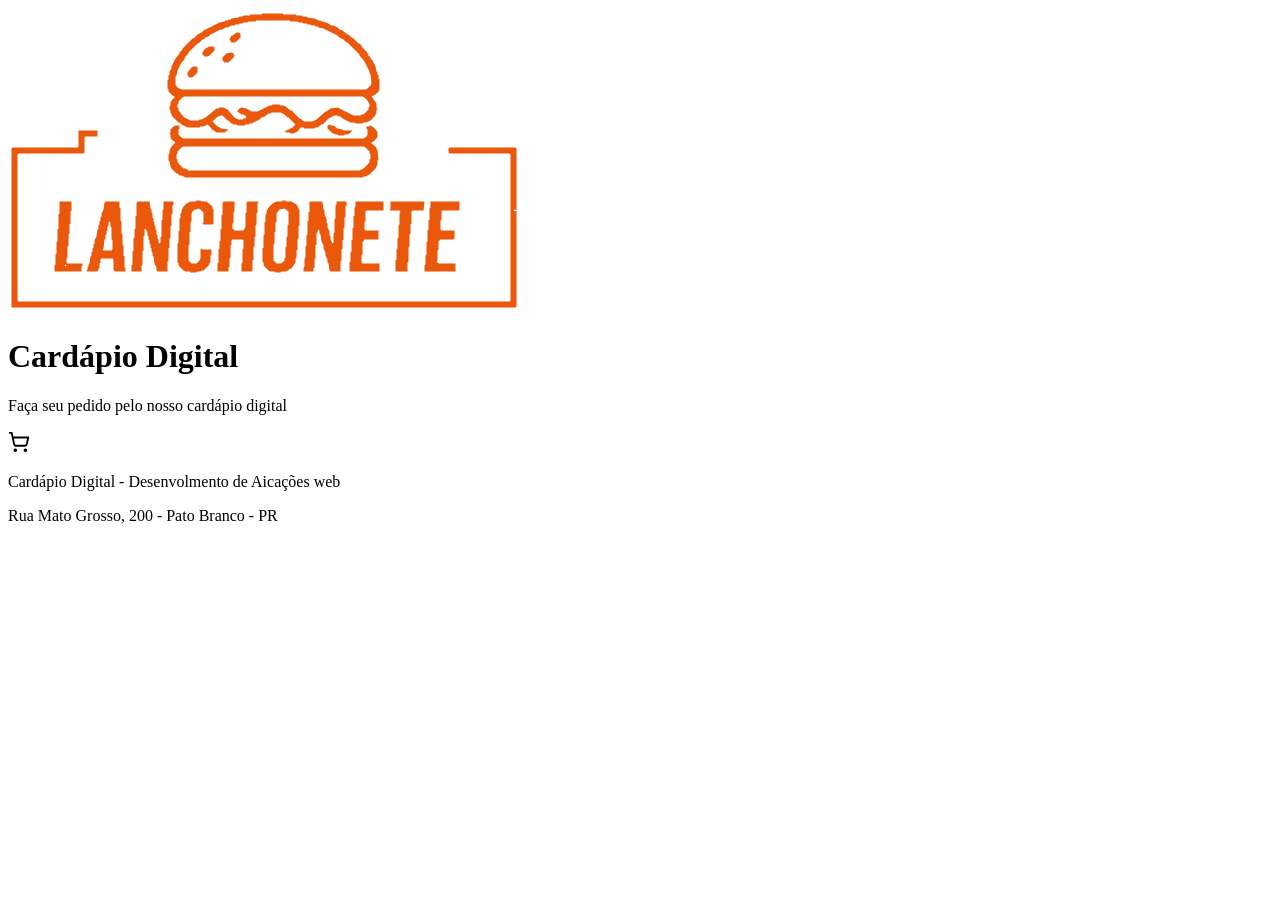
==== cardapio-html/index.html @ 12022933 "Foi criado a estrutura do nosso projeto" ====
<!DOCTYPE html>
<html lang="pt-BR">
<head>
    <meta charset="UTF-8">
    <meta name="viewport" content="width=device-width, initial-scale=1.0">
    <title>Cardápio Digital</title>
</head>
<body>
    <header> 
        <div>
            <img src="assets/img/logo_lanchonete.svg" alt="Logo">
            <div>
                <h1>Cardápio Digital</h1>
                <p>Faça seu pedido pelo nosso cardápio digital</p>
            </div>
        </div>
        <div>
            <img src="assets/img/cart.svg" alt="Carrinho de compras">
        </div>
    </header>
    <nav>
        <!--Colocar as opções de navegação aqui-->
    </nav>
    <main>
        <!--Colocar o conteido principal aqui (cards de produtos)-->
    </main>

    <footer>
        <p>Cardápio Digital - Desenvolmento de Aicações web</p>
        <p>Rua Mato Grosso, 200 - Pato Branco - PR</p>
    </footer>
</body>
</html>
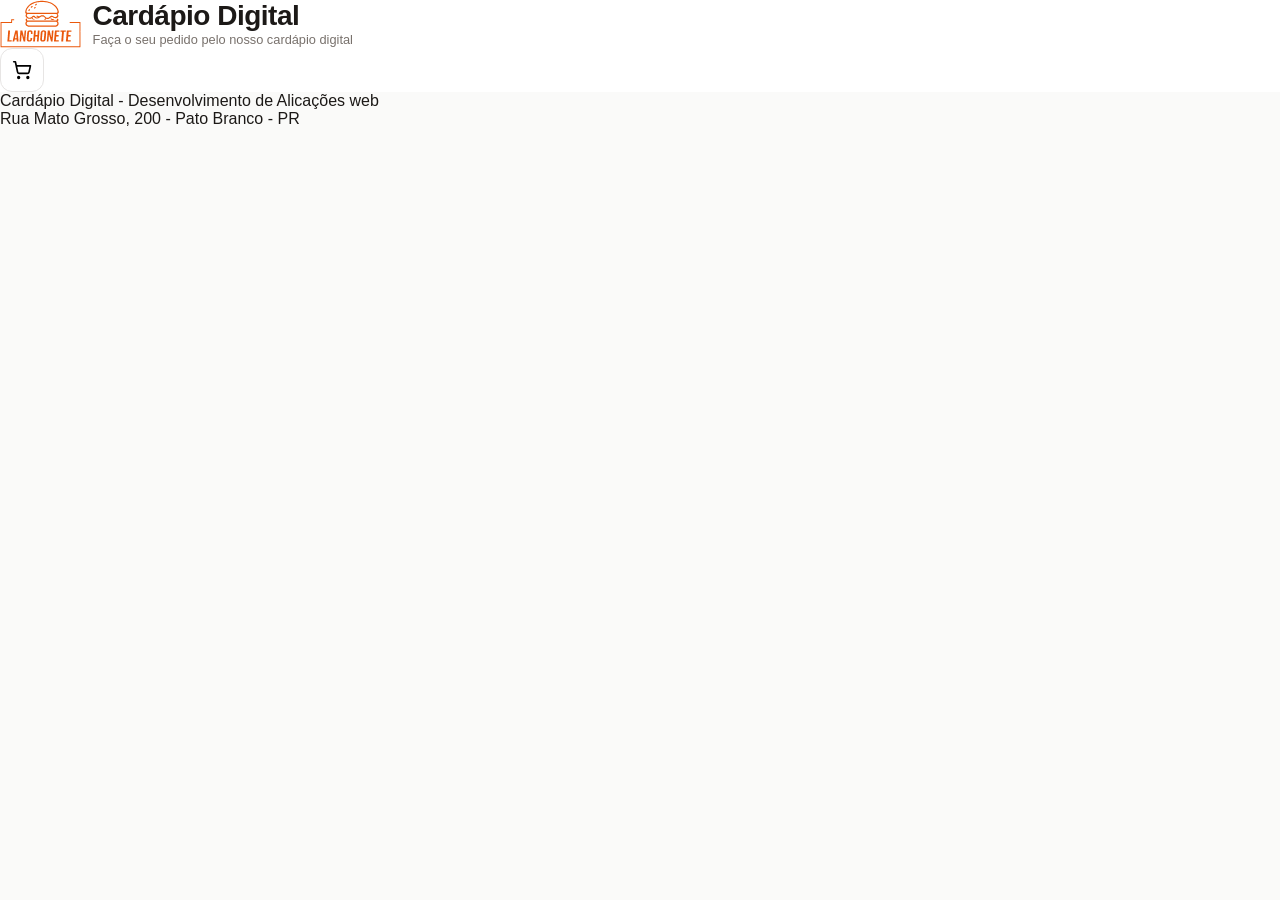
==== commit ba7ed457: "começando o css do projeto" ====
--- a/cardapio-html/index.html
+++ b/cardapio-html/index.html
@@ -4,30 +4,36 @@
     <meta charset="UTF-8">
     <meta name="viewport" content="width=device-width, initial-scale=1.0">
     <title>Cardápio Digital</title>
+    
+    <link rel="stylesheet" href="assets/css/estilo.css">
 </head>
 <body>
-    <header> 
-        <div>
-            <img src="assets/img/logo_lanchonete.svg" alt="Logo">
-            <div>
-                <h1>Cardápio Digital</h1>
-                <p>Faça seu pedido pelo nosso cardápio digital</p>
-            </div>
-        </div>
-        <div>
-            <img src="assets/img/cart.svg" alt="Carrinho de compras">
-        </div>
-    </header>
-    <nav>
-        <!--Colocar as opções de navegação aqui-->
-    </nav>
-    <main>
-        <!--Colocar o conteido principal aqui (cards de produtos)-->
-    </main>
+  <header>
+    <div class="brand">
+      <img src="./assets/img/logo_lanchonete.svg" alt="Logo">
+      <div>
+        <h1>Cardápio Digital</h1>
+        <p>Faça o seu pedido pelo nosso cardápio digital</p>
+      </div>
+    </div>
+    <div class="cart-button">
+      <img src="./assets/img/cart.svg" alt="Carrinho">
+    </div>
+  </header>
 
-    <footer>
-        <p>Cardápio Digital - Desenvolmento de Aicações web</p>
-        <p>Rua Mato Grosso, 200 - Pato Branco - PR</p>
-    </footer>
+  <nav>
+    <!-- Colocar as opções de navegação aqui -->
+  </nav>
+
+  <main>
+    <!-- Colocar o conteúdo principal aqui (cards de produtos) -->
+  </main>
+
+  <footer>
+    <p>Cardápio Digital - Desenvolvimento de Alicações web</p>
+    <p>Rua Mato Grosso, 200 - Pato Branco - PR</p>
+  </footer>
+
 </body>
+
 </html>
--- a/cardapio-html/assets/css/estilo.css
+++ b/cardapio-html/assets/css/estilo.css
@@ -0,0 +1,61 @@
+:root {
+    --text: #1c1917;
+}
+
+/*GENERICS*/
+* {
+    margin: 0;
+    padding: 0;
+    box-sizing: border-box;
+}
+
+body {
+    font-family: "Inter", sans-serif;
+    min-height: 100vh;
+    color: var(--text);
+    background-color: #FAFAF9;
+}
+
+
+/* CABECHALHO*/
+header {
+    background-color: #ffffff;
+}
+
+header .brand {
+    display: flex;
+    align-items: center;
+    gap: 0.75rem;
+}
+
+header .brand img {
+    height: 3rem;
+}
+
+header .brand h1 {
+    font-size: 1.75rem;
+    font-weight: 700;
+    line-height: 1.05;
+    letter-spacing: -0.5px;
+}
+
+header .brand p {
+    margin-top: 2px;
+    font-size: 0.8rem;
+    color: #78716c;
+}
+
+header .cart-button {
+    display: flex;    
+    border: 1px solid #E7E5E4;
+    width: 2.75rem;
+    height: 2.75rem;
+    align-items: center;
+    justify-content: center;
+    border-radius: 0.75rem;
+}
+
+header .cart-button img {
+    width: 1.25rem;
+    height: 1.25rem;
+}
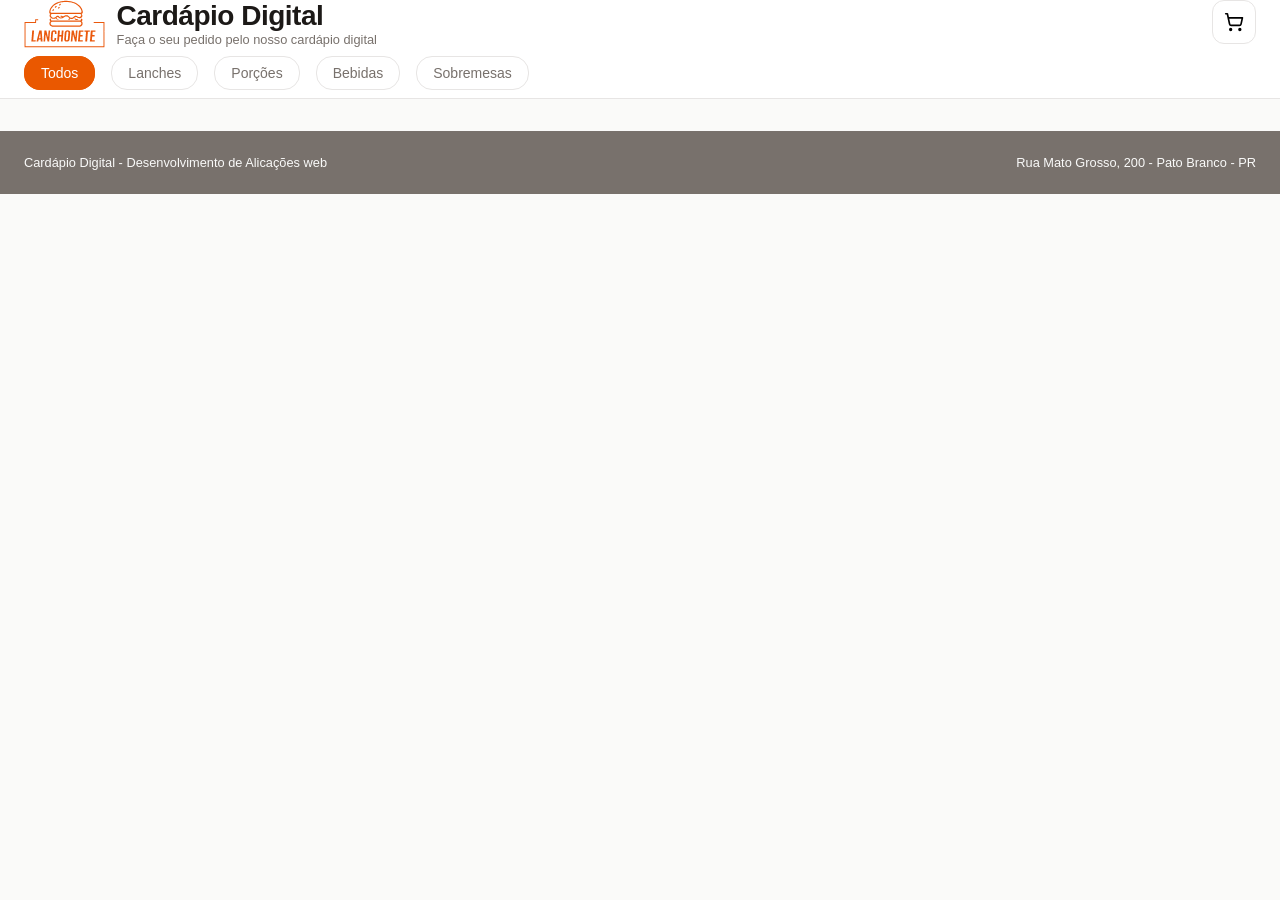
==== commit 3c90db12: "Criando a paginaçao da tela" ====
--- a/cardapio-html/index.html
+++ b/cardapio-html/index.html
@@ -9,20 +9,30 @@
 </head>
 <body>
   <header>
-    <div class="brand">
-      <img src="./assets/img/logo_lanchonete.svg" alt="Logo">
-      <div>
-        <h1>Cardápio Digital</h1>
-        <p>Faça o seu pedido pelo nosso cardápio digital</p>
+    <div class="container">
+      <div class="brand">
+        <img src="./assets/img/logo_lanchonete.svg" alt="Logo">
+        <div>
+          <h1>Cardápio Digital</h1>
+          <p>Faça o seu pedido pelo nosso cardápio digital</p>
+        </div>
       </div>
-    </div>
-    <div class="cart-button">
-      <img src="./assets/img/cart.svg" alt="Carrinho">
+      <div class="cart-button">
+        <img src="./assets/img/cart.svg" alt="Carrinho">
+      </div>
     </div>
   </header>
 
   <nav>
-    <!-- Colocar as opções de navegação aqui -->
+    <div class="container">
+      <ul>
+        <li><a href="#" class="active">Todos</a></li>
+        <li><a href="#">Lanches</a></li>
+        <li><a href="#">Porções</a></li>
+        <li><a href="#">Bebidas</a></li>
+        <li><a href="#">Sobremesas</a></li>
+      </ul>
+    </div>
   </nav>
 
   <main>
@@ -30,8 +40,10 @@
   </main>
 
   <footer>
-    <p>Cardápio Digital - Desenvolvimento de Alicações web</p>
-    <p>Rua Mato Grosso, 200 - Pato Branco - PR</p>
+    <div class="container">
+      <p>Cardápio Digital - Desenvolvimento de Alicações web</p>
+      <p>Rua Mato Grosso, 200 - Pato Branco - PR</p>
+    </div>
   </footer>
 
 </body>
--- a/cardapio-html/assets/css/estilo.css
+++ b/cardapio-html/assets/css/estilo.css
@@ -1,5 +1,9 @@
 :root {
     --text: #1c1917;
+    --text-muted: #78716c;
+
+    --bg: #FAFAF9;
+    --primary: #ea5800;
 }
 
 /*GENERICS*/
@@ -13,13 +17,24 @@
     font-family: "Inter", sans-serif;
     min-height: 100vh;
     color: var(--text);
-    background-color: #FAFAF9;
+    background-color: var(--bg);
 }
 
+.container {
+    width: auto;
+    margin-inline: auto;
+    padding-inline: 1.5rem;
+}
 
 /* CABECHALHO*/
 header {
     background-color: #ffffff;
+}
+
+header .container,
+footer .container {
+    display: flex;
+    justify-content: space-between;
 }
 
 header .brand {
@@ -42,7 +57,7 @@
 header .brand p {
     margin-top: 2px;
     font-size: 0.8rem;
-    color: #78716c;
+    color: var(--text-muted);
 }
 
 header .cart-button {
@@ -58,4 +73,49 @@
 header .cart-button img {
     width: 1.25rem;
     height: 1.25rem;
+}
+
+/*FOOTER*/
+
+footer{
+    background-color: var(--text-muted);
+    color: var(--bg);
+    font-size: 0.8rem;
+    font-weight: 300;
+    margin-top: 2rem;
+    padding-block: 1.5rem;
+}
+
+/*NAVEGAÇÃO*/
+nav {
+    background-color: #ffffff;
+    border-bottom: 1px solid #E7E5E4;
+}
+
+ul {
+    display: flex;
+    gap: 1rem;
+    list-style: none;
+    padding-block: 1rem;
+}
+
+nav ul a {
+    border: 1px solid #E7E5E4;
+    border-radius: 1rem;
+    padding: 0.5rem 1rem;   
+    text-decoration: none;
+    color: var(--text-muted);
+    font-weight: 500;
+    font-size: 0.875rem;
+}
+
+nav ul a.active{
+    border-color: var(--primary);
+    background-color: var(--primary);
+    color: #fff;
+}
+
+nav ul a:not(.active):hover {
+    border-color: var(--primary);
+    color: var(--primary);
 }
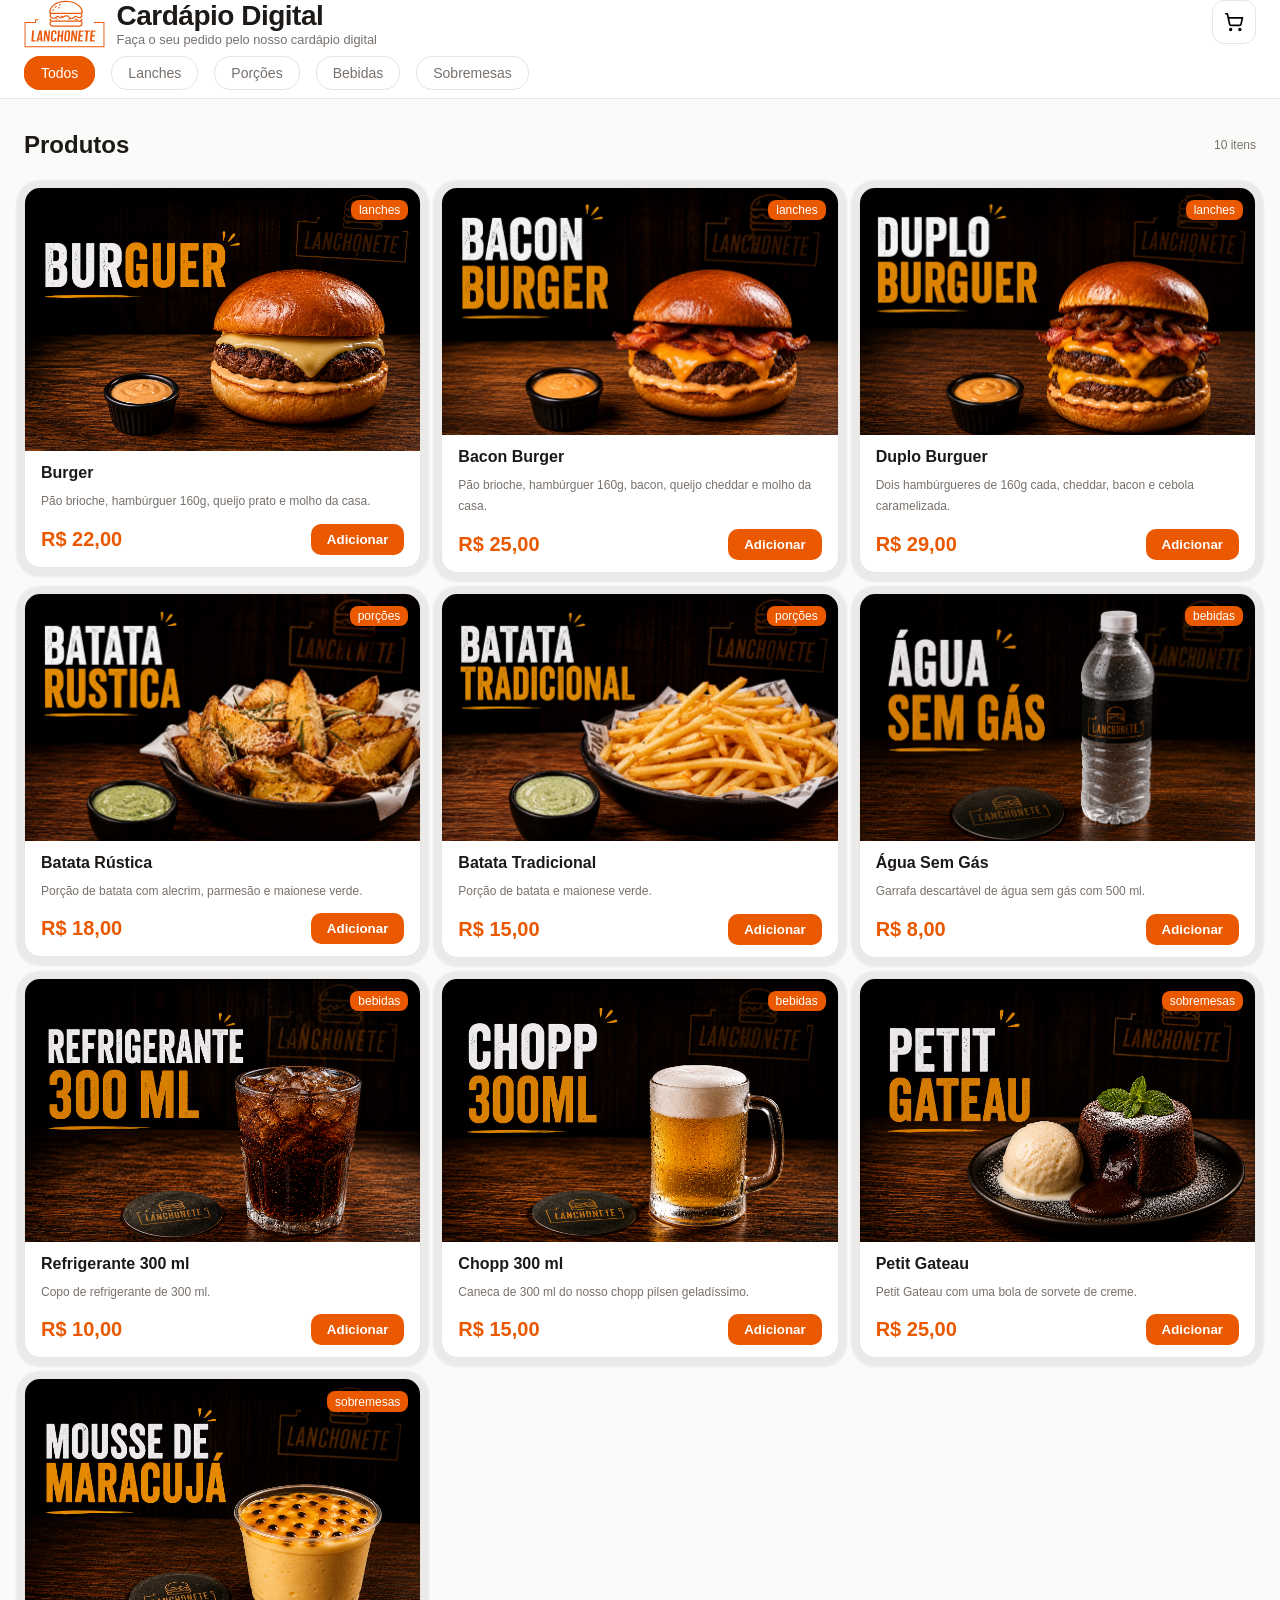
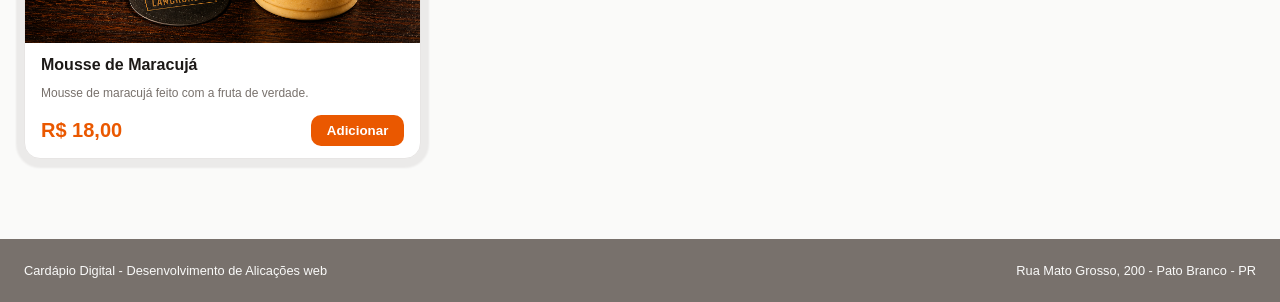
==== commit c09ee968: "Ajustado os cards dos produtos" ====
--- a/cardapio-html/index.html
+++ b/cardapio-html/index.html
@@ -36,7 +36,123 @@
   </nav>
 
   <main>
-    <!-- Colocar o conteúdo principal aqui (cards de produtos) -->
+    <section>
+      <header>
+        <h2>Produtos</h2>
+        <p>10 itens</p>
+      </header>
+
+      <article>
+        <figure>
+        <img src="./assets/img/burger.png" alt="Burger">
+        <figcaption>Lanches</figcaption>
+        </figure>
+        <h3>Burger</h3>
+        <p>Pão brioche, hambúrguer 160g, queijo prato e molho da casa.</p>
+        <p>R$ 22,00</p>
+        <button type="button">Adicionar</button>
+      </article>
+
+      <article>
+        <figure>
+        <img src="./assets/img/burger-bacon.png" alt="Bacon Burger">
+        <figcaption>Lanches</figcaption>
+        </figure>
+        <h3>Bacon Burger</h3>
+        <p>Pão brioche, hambúrguer 160g, bacon, queijo cheddar e molho da casa.</p>
+        <p>R$ 25,00</p>
+        <button type="button">Adicionar</button>
+      </article>
+
+      <article>
+        <figure>
+        <img src="./assets/img/burger-double.png" alt="Duplo Burguer">
+        <figcaption>Lanches</figcaption>
+        </figure>
+        <h3>Duplo Burguer</h3>
+        <p>Dois hambúrgueres de 160g cada, cheddar, bacon e cebola caramelizada.</p>
+        <p>R$ 29,00</p>
+        <button type="button">Adicionar</button>
+      </article>
+
+      <article>
+        <figure>
+        <img src="./assets/img/batata-rustica.png" alt="Batata Rústica">
+        <figcaption>Porções</figcaption>
+        </figure>
+        <h3>Batata Rústica</h3>
+        <p>Porção de batata com alecrim, parmesão e maionese verde.</p>
+        <p>R$ 18,00</p>
+        <button type="button">Adicionar</button>
+      </article>
+
+      <article>
+        <figure>
+        <img src="./assets/img/batata-tradicional.png" alt="Batata Tradicional">
+        <figcaption>Porções</figcaption>
+        </figure>
+        <h3>Batata Tradicional</h3>
+        <p>Porção de batata e maionese verde.</p>
+        <p>R$ 15,00</p>
+        <button type="button">Adicionar</button>
+      </article>
+
+      <article>
+        <figure>
+        <img src="./assets/img/agua.png" alt="Água Sem Gás">
+        <figcaption>Bebidas</figcaption>
+        </figure>
+        <h3>Água Sem Gás</h3>
+        <p>Garrafa descartável de água sem gás com 500 ml.</p>
+        <p>R$ 8,00</p>
+        <button type="button">Adicionar</button>
+      </article>
+
+      <article>
+        <figure>
+        <img src="./assets/img/refri.png" alt="Refrigerante 300 ml">
+        <figcaption>Bebidas</figcaption>
+        </figure>
+        <h3>Refrigerante 300 ml</h3>
+        <p>Copo de refrigerante de 300 ml.</p>
+        <p>R$ 10,00</p>
+        <button type="button">Adicionar</button>
+      </article>
+
+      <article>
+        <figure>
+        <img src="./assets/img/chopp.png" alt="Chopp 300 ml">
+        <figcaption>Bebidas</figcaption>
+        </figure>
+        <h3>Chopp 300 ml</h3>
+        <p>Caneca de 300 ml do nosso chopp pilsen geladíssimo.</p>
+        <p>R$ 15,00</p>
+        <button type="button">Adicionar</button>
+      </article>
+
+      <article>
+        <figure>
+        <img src="./assets/img/petit-gateau.png" alt="Petit Gateau">
+        <figcaption>Sobremesas</figcaption>
+        </figure>
+        <h3>Petit Gateau</h3>
+        <p>Petit Gateau com uma bola de sorvete de creme.</p>
+        <p>R$ 25,00</p>
+        <button type="button">Adicionar</button>
+      </article>
+
+      <article>
+        <figure>
+        <img src="./assets/img/mousse-maracuja.png" alt="Mousse de Maracujá">
+        <figcaption>Sobremesas</figcaption>
+        </figure>
+        <h3>Mousse de Maracujá</h3>
+        <p>Mousse de maracujá feito com a fruta de verdade.</p>
+        <p>R$ 18,00</p>
+        <button type="button">Adicionar</button>
+      </article>
+    </section>
+    <aside></aside>
   </main>
 
   <footer>
--- a/cardapio-html/assets/css/estilo.css
+++ b/cardapio-html/assets/css/estilo.css
@@ -4,6 +4,8 @@
 
     --bg: #FAFAF9;
     --primary: #ea5800;
+
+    --border: #E7E5E4;
 }
 
 /*GENERICS*/
@@ -20,14 +22,14 @@
     background-color: var(--bg);
 }
 
-.container {
+.container,main{
     width: auto;
     margin-inline: auto;
     padding-inline: 1.5rem;
 }
 
 /* CABECHALHO*/
-header {
+body > header {
     background-color: #ffffff;
 }
 
@@ -62,7 +64,7 @@
 
 header .cart-button {
     display: flex;    
-    border: 1px solid #E7E5E4;
+    border: 1px solid var(--border);
     width: 2.75rem;
     height: 2.75rem;
     align-items: center;
@@ -73,6 +75,110 @@
 header .cart-button img {
     width: 1.25rem;
     height: 1.25rem;
+}
+
+/*MAIN*/
+main {
+    display: grid;
+    gap: 1.5rem;
+    padding-block: 1.5rem;
+}
+
+main > section{
+    display: grid;
+    gap: 1.25rem;
+    grid-template-columns: repeat(3, minmax(0, 1fr));
+    align-items: start;
+}
+
+main > section > header {
+    display: flex;
+    grid-column: 1 / -1;
+    justify-content: space-between;
+    align-items: center;
+    padding-block: 0.5rem;
+}
+
+main > section header p {
+    color: var(--text-muted);
+    font-size: 0.75rem;
+}
+
+main > section article {
+    display: grid;
+    grid-template-columns: 1fr auto;
+    overflow: hidden;
+    border: 1px solid var(--border);
+    border-radius: 1rem;
+    background-color: #fff;
+    box-shadow: 0 1px 2px 8px rgba(36, 33, 31, 7%);
+}
+
+section article figure {
+    grid-column: 1 / -1;
+    position: relative;
+}
+
+section article figure img {
+    object-fit: cover;
+    width: 100%;
+    height: 100%;
+    display: block;
+}
+
+section article figure figcaption {
+    position: absolute;
+    top: 0.75rem;
+    right: 0.75rem;
+    background-color: var(--primary);
+    color: #fff;
+    font-size: 0.75rem;
+    text-transform: lowercase;
+    padding-block: 0.2rem;
+    padding-inline: 0.5rem;
+    border-radius: 0.5rem;
+}
+
+section article h3, section article p:first-of-type {
+    grid-column: 1 / -1;
+    padding-inline: 1rem;
+}
+
+section article h3 {
+    padding-top: 0.75rem;
+    font-size: 1rem;
+    font-weight: 600;
+    line-height: 1.25rem;
+}
+
+section article p:first-of-type {
+    color: var(--text-muted);
+    padding-top: 0.5rem;
+    font-size: 0.75rem;
+    line-height: 1.3rem;
+}
+
+section article p:last-of-type {
+    grid-column: 1;
+    align-self: center;
+    padding-inline: 1rem;
+    color:var(--primary);
+    padding-block: 1rem;
+    font-size: 1.25rem;
+    font-weight: 800;
+}
+
+section article button {
+    background-color: var(--primary);
+    color: #fff;
+    border: 0;
+    padding: 0.5rem 1rem;
+    border-radius: 10px;
+    font-weight: 700;
+    cursor: pointer;
+    grid-column: 2;
+    align-self: center;
+    margin-right: 1rem;
 }
 
 /*FOOTER*/
@@ -89,7 +195,7 @@
 /*NAVEGAÇÃO*/
 nav {
     background-color: #ffffff;
-    border-bottom: 1px solid #E7E5E4;
+    border-bottom: 1px solid var(--border);
 }
 
 ul {
@@ -100,7 +206,7 @@
 }
 
 nav ul a {
-    border: 1px solid #E7E5E4;
+    border: 1px solid var(--border);
     border-radius: 1rem;
     padding: 0.5rem 1rem;   
     text-decoration: none;
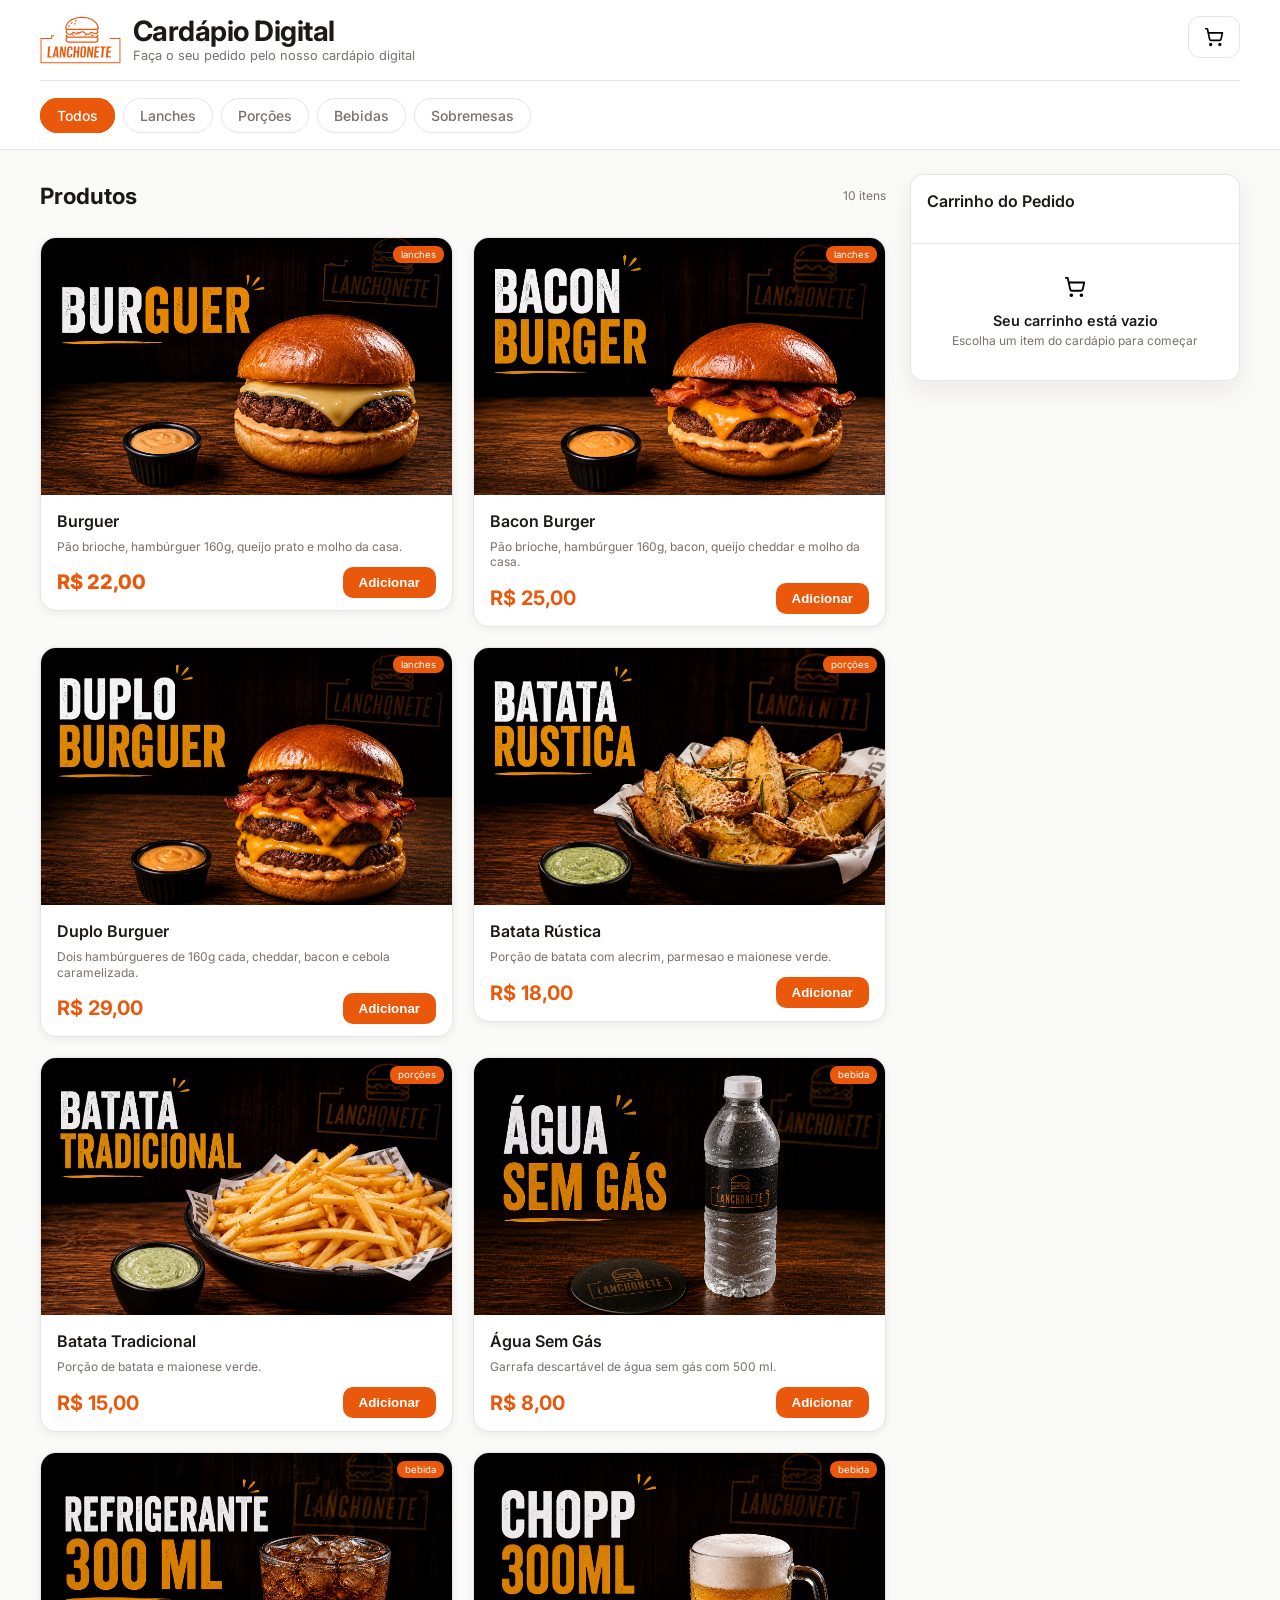
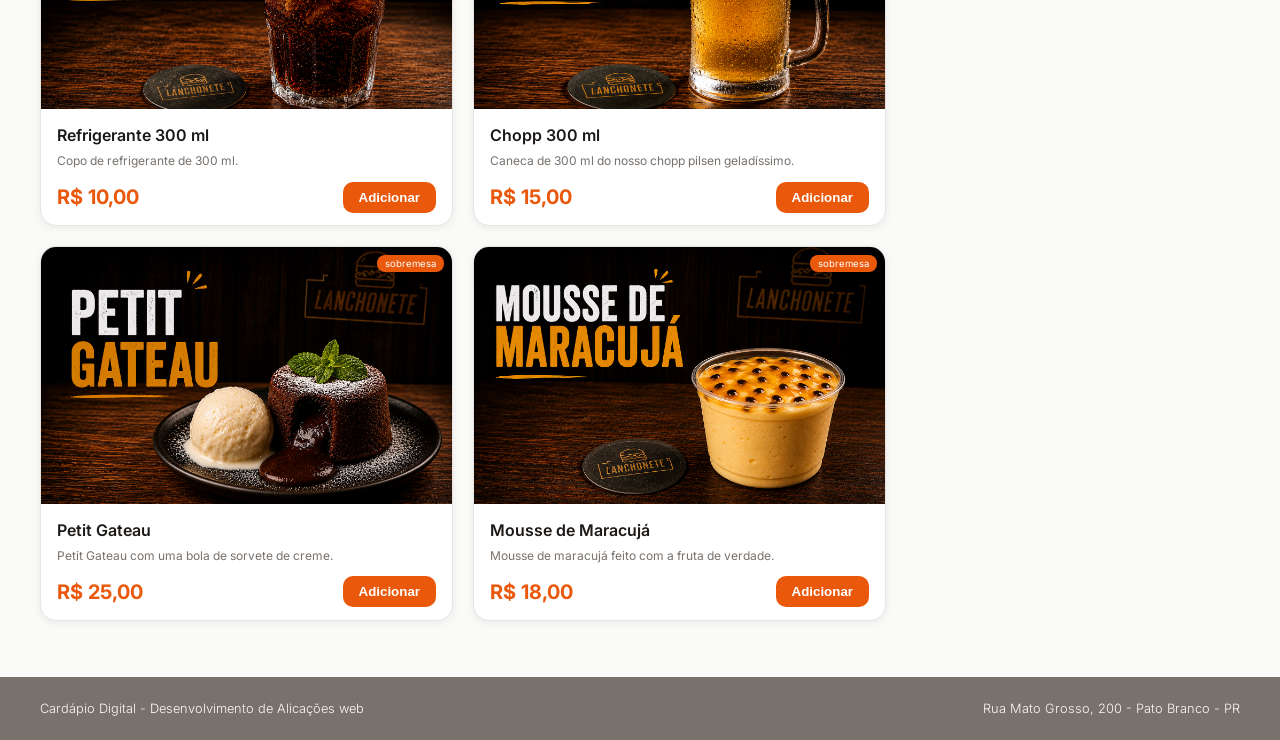
==== commit 70b9eae4: "fechamento do css" ====
--- a/cardapio-html/index.html
+++ b/cardapio-html/index.html
@@ -1,12 +1,20 @@
 <!DOCTYPE html>
 <html lang="pt-BR">
+
 <head>
-    <meta charset="UTF-8">
-    <meta name="viewport" content="width=device-width, initial-scale=1.0">
-    <title>Cardápio Digital</title>
-    
-    <link rel="stylesheet" href="assets/css/estilo.css">
+  <meta charset="UTF-8">
+  <meta name="viewport" content="width=device-width, initial-scale=1.0">
+  <title>Cardápio Digital</title>
+
+  <link rel="preconnect" href="https://fonts.googleapis.com">
+  <link rel="preconnect" href="https://fonts.gstatic.com" crossorigin>
+  <link
+    href="https://fonts.googleapis.com/css2?family=Inter:ital,opsz,wght@0,14..32,100..900;1,14..32,100..900&display=swap"
+    rel="stylesheet">
+
+  <link rel="stylesheet" href="./assets/css/estilo.css">
 </head>
+
 <body>
   <header>
     <div class="container">
@@ -24,15 +32,13 @@
   </header>
 
   <nav>
-    <div class="container">
-      <ul>
-        <li><a href="#" class="active">Todos</a></li>
-        <li><a href="#">Lanches</a></li>
-        <li><a href="#">Porções</a></li>
-        <li><a href="#">Bebidas</a></li>
-        <li><a href="#">Sobremesas</a></li>
-      </ul>
-    </div>
+    <ul class="container">
+      <li><a href="#" class="active">Todos</a></li>
+      <li><a href="#">Lanches</a></li>
+      <li><a href="#">Porções</a></li>
+      <li><a href="#">Bebidas</a></li>
+      <li><a href="#">Sobremesas</a></li>
+    </ul>
   </nav>
 
   <main>
@@ -44,10 +50,10 @@
 
       <article>
         <figure>
-        <img src="./assets/img/burger.png" alt="Burger">
-        <figcaption>Lanches</figcaption>
+          <img src="./assets/img/burguer.png" alt="Burguer">
+          <figcaption>Lanches</figcaption>
         </figure>
-        <h3>Burger</h3>
+        <h3>Burguer</h3>
         <p>Pão brioche, hambúrguer 160g, queijo prato e molho da casa.</p>
         <p>R$ 22,00</p>
         <button type="button">Adicionar</button>
@@ -55,104 +61,114 @@
 
       <article>
         <figure>
-        <img src="./assets/img/burger-bacon.png" alt="Bacon Burger">
-        <figcaption>Lanches</figcaption>
+          <img src="./assets/img/burguer-bacon.png">
+          <figcaption>Lanches</figcaption>
         </figure>
         <h3>Bacon Burger</h3>
         <p>Pão brioche, hambúrguer 160g, bacon, queijo cheddar e molho da casa.</p>
-        <p>R$ 25,00</p>
+        <p><strong>R$ 25,00</strong></p>
         <button type="button">Adicionar</button>
       </article>
 
       <article>
         <figure>
-        <img src="./assets/img/burger-double.png" alt="Duplo Burguer">
-        <figcaption>Lanches</figcaption>
+          <img src="./assets/img/burguer-double.png">
+          <figcaption>Lanches</figcaption>
         </figure>
         <h3>Duplo Burguer</h3>
         <p>Dois hambúrgueres de 160g cada, cheddar, bacon e cebola caramelizada.</p>
-        <p>R$ 29,00</p>
+        <p><strong>R$ 29,00</strong></p>
         <button type="button">Adicionar</button>
       </article>
 
       <article>
         <figure>
-        <img src="./assets/img/batata-rustica.png" alt="Batata Rústica">
-        <figcaption>Porções</figcaption>
+          <img src="./assets/img/batata-rustica.png">
+          <figcaption>Porções</figcaption>
         </figure>
         <h3>Batata Rústica</h3>
-        <p>Porção de batata com alecrim, parmesão e maionese verde.</p>
-        <p>R$ 18,00</p>
+        <p>Porção de batata com alecrim, parmesao e maionese verde.</p>
+        <p><strong>R$ 18,00</strong></p>
         <button type="button">Adicionar</button>
       </article>
 
       <article>
         <figure>
-        <img src="./assets/img/batata-tradicional.png" alt="Batata Tradicional">
-        <figcaption>Porções</figcaption>
+          <img src="./assets/img/batata-tradicional.png">
+          <figcaption>Porções</figcaption>
         </figure>
         <h3>Batata Tradicional</h3>
         <p>Porção de batata e maionese verde.</p>
-        <p>R$ 15,00</p>
+        <p><strong>R$ 15,00</strong></p>
         <button type="button">Adicionar</button>
       </article>
 
       <article>
         <figure>
-        <img src="./assets/img/agua.png" alt="Água Sem Gás">
-        <figcaption>Bebidas</figcaption>
+          <img src="./assets/img/agua.png">
+          <figcaption>Bebida</figcaption>
         </figure>
         <h3>Água Sem Gás</h3>
         <p>Garrafa descartável de água sem gás com 500 ml.</p>
-        <p>R$ 8,00</p>
+        <p><strong>R$ 8,00</strong></p>
         <button type="button">Adicionar</button>
       </article>
 
       <article>
         <figure>
-        <img src="./assets/img/refri.png" alt="Refrigerante 300 ml">
-        <figcaption>Bebidas</figcaption>
+          <img src="./assets/img/refri.png">
+          <figcaption>Bebida</figcaption>
         </figure>
         <h3>Refrigerante 300 ml</h3>
         <p>Copo de refrigerante de 300 ml.</p>
-        <p>R$ 10,00</p>
+        <p><strong>R$ 10,00</strong></p>
         <button type="button">Adicionar</button>
       </article>
 
       <article>
         <figure>
-        <img src="./assets/img/chopp.png" alt="Chopp 300 ml">
-        <figcaption>Bebidas</figcaption>
+          <img src="./assets/img/chopp.png">
+          <figcaption>Bebida</figcaption>
         </figure>
         <h3>Chopp 300 ml</h3>
         <p>Caneca de 300 ml do nosso chopp pilsen geladíssimo.</p>
-        <p>R$ 15,00</p>
+        <p><strong>R$ 15,00</strong></p>
         <button type="button">Adicionar</button>
       </article>
 
       <article>
         <figure>
-        <img src="./assets/img/petit-gateau.png" alt="Petit Gateau">
-        <figcaption>Sobremesas</figcaption>
+          <img src="./assets/img/petit-gateau.png">
+          <figcaption>Sobremesa</figcaption>
         </figure>
         <h3>Petit Gateau</h3>
         <p>Petit Gateau com uma bola de sorvete de creme.</p>
-        <p>R$ 25,00</p>
+        <p><strong>R$ 25,00</strong></p>
         <button type="button">Adicionar</button>
       </article>
 
       <article>
         <figure>
-        <img src="./assets/img/mousse-maracuja.png" alt="Mousse de Maracujá">
-        <figcaption>Sobremesas</figcaption>
+          <img src="./assets/img/mousse-maracuja.png">
+          <figcaption>Sobremesa</figcaption>
         </figure>
         <h3>Mousse de Maracujá</h3>
         <p>Mousse de maracujá feito com a fruta de verdade.</p>
-        <p>R$ 18,00</p>
+        <p><strong>R$ 18,00</strong></p>
         <button type="button">Adicionar</button>
       </article>
     </section>
-    <aside></aside>
+
+    <aside>
+      <h2>Carrinho do Pedido</h2>
+
+      <div class="cart-empty">
+        <img src="assets/img/cart.svg" alt="Carrinho Vazio">
+        <p>Seu carrinho está vazio</p>
+        <p>Escolha um item do cardápio para começar</p>
+      </div>
+
+    </aside>
   </main>
 
   <footer>
--- a/cardapio-html/assets/css/estilo.css
+++ b/cardapio-html/assets/css/estilo.css
@@ -3,12 +3,14 @@
     --text-muted: #78716c;
 
     --bg: #FAFAF9;
-    --primary: #ea5800;
+    --primary: #ea580c;
 
     --border: #E7E5E4;
 }
 
-/*GENERICS*/
+/***********
+* GENERICS 
+***********/
 * {
     margin: 0;
     padding: 0;
@@ -20,23 +22,34 @@
     min-height: 100vh;
     color: var(--text);
     background-color: var(--bg);
-}
-
-.container,main{
-    width: auto;
+
+    display: grid;
+    grid-template-rows: auto auto 1fr auto; 
+}
+
+.container,
+main {
+    width: min(100% - 2rem, 1200px);
     margin-inline: auto;
-    padding-inline: 1.5rem;
-}
-
-/* CABECHALHO*/
+}
+
+
+/***********
+* CABECHALHO
+***********/
 body > header {
     background-color: #ffffff;
 }
 
-header .container,
-footer .container {
+header .container {
     display: flex;
     justify-content: space-between;
+    border-bottom: 1px solid var(--border);
+    padding-block: 1rem;
+
+    position: sticky;
+    top: 0;
+    z-index: 10;
 }
 
 header .brand {
@@ -50,13 +63,14 @@
 }
 
 header .brand h1 {
-    font-size: 1.75rem;
+    font-size: clamp(1.5rem, 5vw, 1.75rem);
     font-weight: 700;
     line-height: 1.05;
     letter-spacing: -0.5px;
 }
 
 header .brand p {
+    display:none;
     margin-top: 2px;
     font-size: 0.8rem;
     color: var(--text-muted);
@@ -64,6 +78,7 @@
 
 header .cart-button {
     display: flex;    
+    flex: 0 0 auto;
     border: 1px solid var(--border);
     width: 2.75rem;
     height: 2.75rem;
@@ -77,113 +92,189 @@
     height: 1.25rem;
 }
 
-/*MAIN*/
+/***********
+* NAVEGAÇÃO
+***********/
+nav {
+    background-color: #fff;
+    border-bottom: 1px solid var(--border);
+    padding-block: 0.5rem;
+
+    overflow: hidden;
+
+    position: sticky;
+    top: 5rem;
+    z-index: 10;
+}
+nav ul li{
+    flex: 0 0 auto;
+}
+nav ul {
+    display: flex;
+    list-style: none;
+    gap: .5rem;
+    padding-block: 1rem;
+
+    overflow-x: hidden;
+    overscroll-behavior-inline: contain;
+    scrollbar-width: thin;
+}
+nav ul a {
+    border: 1px solid var(--border);
+    border-radius: 999px;
+    padding: .5rem 1rem;
+    text-decoration: none;
+    color: var(--text-muted);
+    font-size: 0.875rem;
+    font-weight: 500;
+}
+nav ul a.active {
+    border-color: var(--primary);
+    background-color: var(--primary);
+    color: #fff;
+}
+nav ul a:not(a.active):hover {
+    border-color: var(--primary);
+    color: var(--primary);
+}
+
+/***********
+* MAIN
+***********/
 main {
     display: grid;
+    grid-template-columns: minmax(0, 1fr) 330px;
     gap: 1.5rem;
     padding-block: 1.5rem;
 }
-
-main > section{
+main > section {
     display: grid;
-    gap: 1.25rem;
-    grid-template-columns: repeat(3, minmax(0, 1fr));
+    grid-template-columns: minmax(0, 1fr);
+    gap: 1.25rem;    
     align-items: start;
 }
-
-main > section > header {
+main > section header {
     display: flex;
     grid-column: 1 / -1;
     justify-content: space-between;
     align-items: center;
-    padding-block: 0.5rem;
-}
-
+    padding-block: 0.5rem;    
+}
+main > section header h2 {
+    font-size: 1.4rem
+}
 main > section header p {
     color: var(--text-muted);
     font-size: 0.75rem;
 }
-
 main > section article {
     display: grid;
     grid-template-columns: 1fr auto;
     overflow: hidden;
     border: 1px solid var(--border);
-    border-radius: 1rem;
-    background-color: #fff;
-    box-shadow: 0 1px 2px 8px rgba(36, 33, 31, 7%);
-}
-
+    border-radius: 1rem;  
+    background-color: #fff;  
+    box-shadow: 0 2px 8px rgb(36 33 31 / 7%);
+}
 section article figure {
+    position: relative;
     grid-column: 1 / -1;
-    position: relative;
-}
-
+    aspect-ratio: 16 / 10;
+}
 section article figure img {
     object-fit: cover;
     width: 100%;
     height: 100%;
     display: block;
 }
-
 section article figure figcaption {
     position: absolute;
-    top: 0.75rem;
-    right: 0.75rem;
+    top: 0.5rem;
+    right: 0.5rem;
     background-color: var(--primary);
     color: #fff;
-    font-size: 0.75rem;
+    font-size: 0.6rem;
     text-transform: lowercase;
     padding-block: 0.2rem;
     padding-inline: 0.5rem;
     border-radius: 0.5rem;
 }
-
-section article h3, section article p:first-of-type {
+section article h3,
+section article p {
     grid-column: 1 / -1;
     padding-inline: 1rem;
 }
-
 section article h3 {
-    padding-top: 0.75rem;
+    padding-top: 1rem;
     font-size: 1rem;
     font-weight: 600;
-    line-height: 1.25rem;
-}
-
+    line-height: 1.25;
+}
 section article p:first-of-type {
     color: var(--text-muted);
     padding-top: 0.5rem;
     font-size: 0.75rem;
-    line-height: 1.3rem;
-}
-
+    line-height: 1.3;
+}
 section article p:last-of-type {
-    grid-column: 1;
-    align-self: center;
-    padding-inline: 1rem;
-    color:var(--primary);
+    color: var(--primary);
     padding-block: 1rem;
     font-size: 1.25rem;
     font-weight: 800;
-}
-
+    grid-column: 1;
+    align-self: center;
+}
 section article button {
     background-color: var(--primary);
     color: #fff;
     border: 0;
-    padding: 0.5rem 1rem;
+    padding: .5rem 1rem;
     border-radius: 10px;
     font-weight: 700;
     cursor: pointer;
     grid-column: 2;
     align-self: center;
     margin-right: 1rem;
-}
-
-/*FOOTER*/
-
-footer{
+} 
+main aside{
+    order: -1;
+    align-self: start;
+    border: 1px solid var(--border);
+    border-radius: 0.8rem;
+    background-color: #fff;
+    box-shadow: 0 10px 26px rgb(36 33 31 / 7%);
+}
+
+main aside h2 {
+    padding: 1rem;
+    font-size: 1rem;
+    font-weight: 600;
+    margin-bottom: 1rem;
+}
+
+main aside .cart-empty{
+    text-align: center;
+    padding-block: 2rem;
+    border-top: 1px solid var(--border);
+}
+
+main aside .cart-empty p:first-of-type {
+    font-weight: 600;
+    font-size: 0.9rem;
+    color: var(--text);
+    margin-top: 0.6rem;
+}
+
+main aside .cart-empty p:last-of-type {
+    font-size: 0.75rem;
+    margin-top: 0.25rem;
+    color: var(--text-muted);
+}
+
+/***********
+* FOOTER
+***********/
+footer {
     background-color: var(--text-muted);
     color: var(--bg);
     font-size: 0.8rem;
@@ -191,37 +282,57 @@
     margin-top: 2rem;
     padding-block: 1.5rem;
 }
-
-/*NAVEGAÇÃO*/
-nav {
-    background-color: #ffffff;
-    border-bottom: 1px solid var(--border);
-}
-
-ul {
-    display: flex;
-    gap: 1rem;
-    list-style: none;
-    padding-block: 1rem;
-}
-
-nav ul a {
-    border: 1px solid var(--border);
-    border-radius: 1rem;
-    padding: 0.5rem 1rem;   
-    text-decoration: none;
-    color: var(--text-muted);
-    font-weight: 500;
-    font-size: 0.875rem;
-}
-
-nav ul a.active{
-    border-color: var(--primary);
-    background-color: var(--primary);
-    color: #fff;
-}
-
-nav ul a:not(.active):hover {
-    border-color: var(--primary);
-    color: var(--primary);
+footer .container {
+    display: flex;
+    justify-content: space-between;
+    align-items: flex-start;
+    flex-direction: column;
+}
+
+
+/***********
+* RESPONSIVIDADE
+***********/
+
+@media (min-width:30rem){
+    header .brand p {
+        display: block;
+    }
+    header .cart-button {
+        width: 3.25rem;
+        height: 2.65rem;
+    }
+}
+/***********
+* Tablet
+***********/
+
+@media (min-width: 48rem){
+    main section{
+        grid-template-columns: repeat(2, minmax(0, 1fr));
+    }
+    footer .container {
+        flex-direction: row;
+        align-items: center;
+        justify-content: space-between;
+        gap: 2rem;
+    }
+}
+
+/***********
+* Desktop - 1024px
+***********/
+
+@media (min-width: 64rem){
+    main {
+        grid-template-columns: minmax(0, 1fr) 330px;
+    }
+    main section{
+        grid-column: 1;
+    }
+    main aside{
+        order:initial;
+        grid-column: 2;
+    }
+
 }
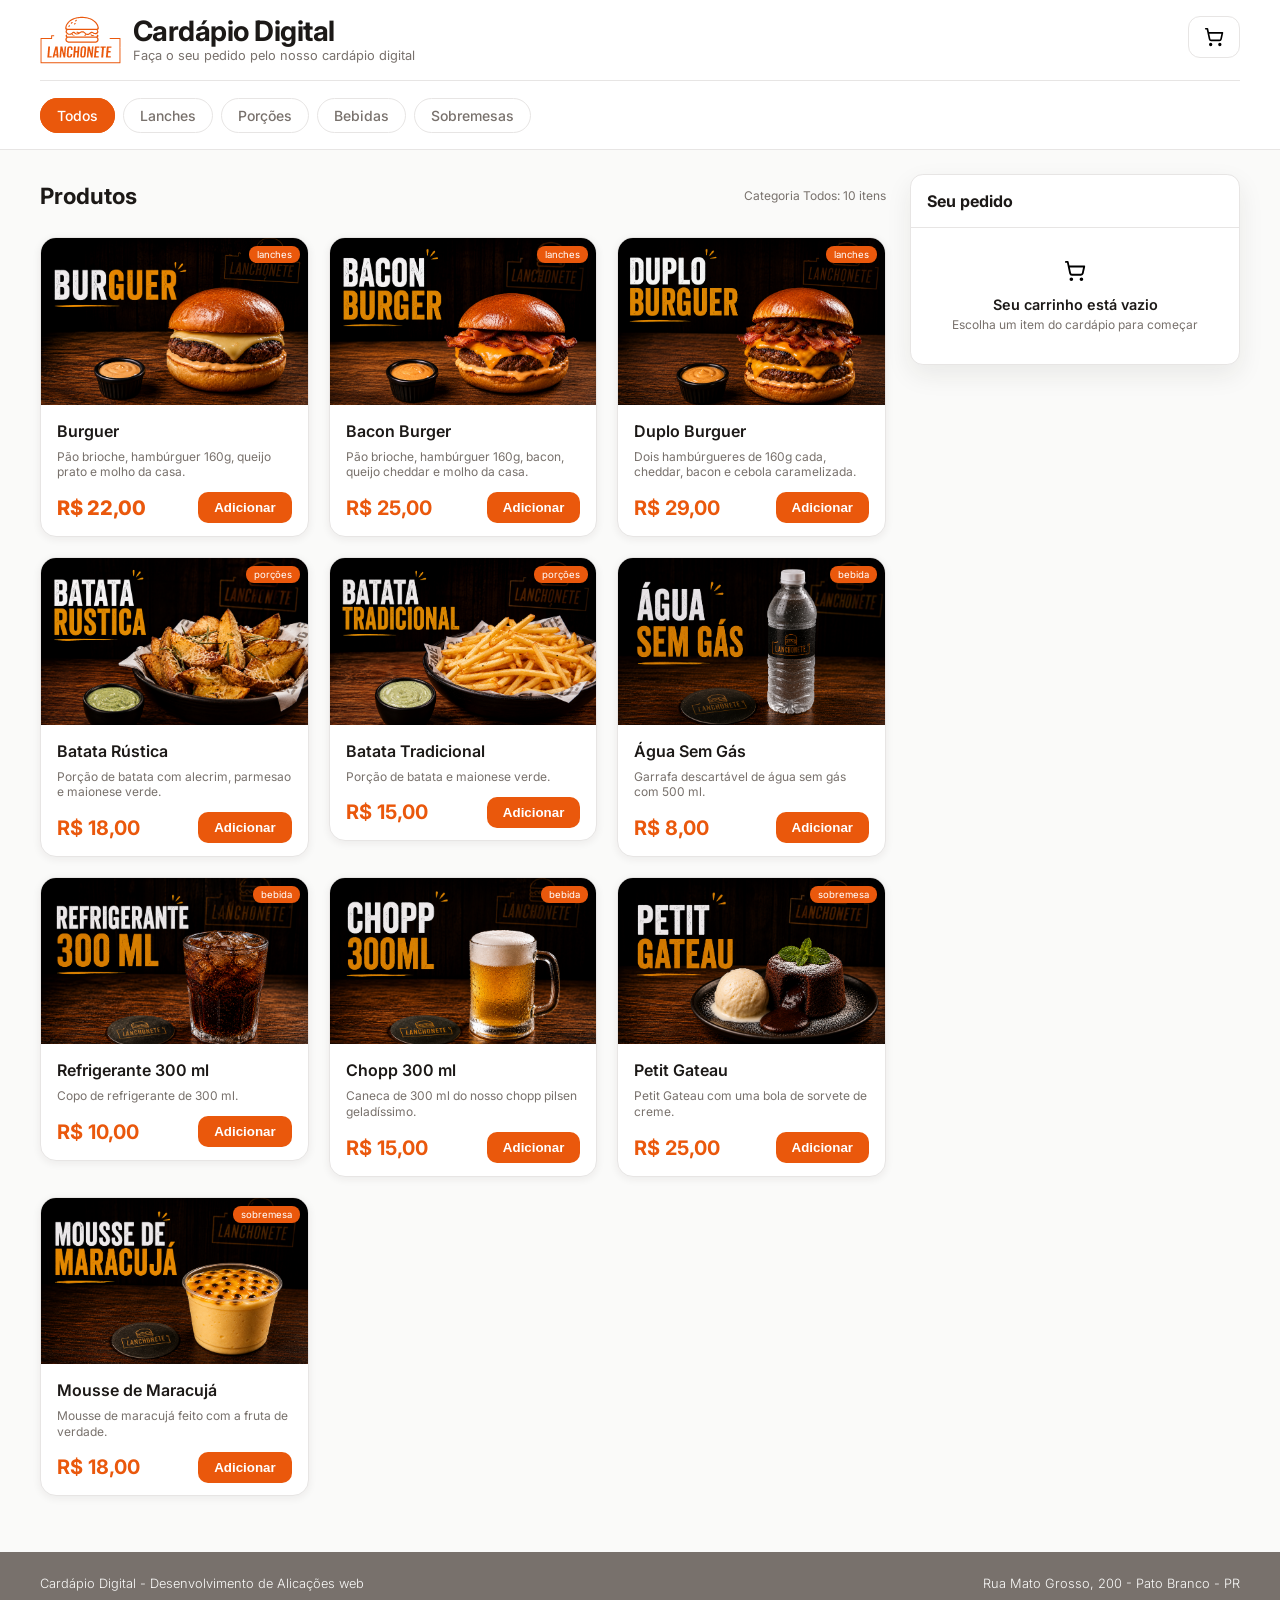
==== commit ca094a90: "iniciando o js" ====
--- a/cardapio-html/index.html
+++ b/cardapio-html/index.html
@@ -45,7 +45,7 @@
     <section>
       <header>
         <h2>Produtos</h2>
-        <p>10 itens</p>
+        <p>Categoria <span id="selected-category">Todos</span>: 10 itens</p>
       </header>
 
       <article>
@@ -160,14 +160,13 @@
     </section>
 
     <aside>
-      <h2>Carrinho do Pedido</h2>
+      <h2>Seu pedido</h2>
 
       <div class="cart-empty">
-        <img src="assets/img/cart.svg" alt="Carrinho Vazio">
+        <img src="./assets/img/cart.svg" />
         <p>Seu carrinho está vazio</p>
         <p>Escolha um item do cardápio para começar</p>
       </div>
-
     </aside>
   </main>
 
@@ -178,6 +177,6 @@
     </div>
   </footer>
 
+  <script src="./assets/js/script.js"></script>
 </body>
-
 </html>
--- a/cardapio-html/assets/css/estilo.css
+++ b/cardapio-html/assets/css/estilo.css
@@ -24,7 +24,7 @@
     background-color: var(--bg);
 
     display: grid;
-    grid-template-rows: auto auto 1fr auto; 
+    grid-template-rows: auto auto 1fr auto;
 }
 
 .container,
@@ -39,6 +39,10 @@
 ***********/
 body > header {
     background-color: #ffffff;
+
+    position: sticky;
+    top: 0rem;
+    z-index: 20;
 }
 
 header .container {
@@ -46,10 +50,6 @@
     justify-content: space-between;
     border-bottom: 1px solid var(--border);
     padding-block: 1rem;
-
-    position: sticky;
-    top: 0;
-    z-index: 10;
 }
 
 header .brand {
@@ -63,21 +63,21 @@
 }
 
 header .brand h1 {
-    font-size: clamp(1.5rem, 5vw, 1.75rem);
+    font-size: clamp(1.25rem, 5vw, 1.75rem);
     font-weight: 700;
     line-height: 1.05;
     letter-spacing: -0.5px;
 }
 
 header .brand p {
-    display:none;
+    display: none;
     margin-top: 2px;
     font-size: 0.8rem;
     color: var(--text-muted);
 }
 
 header .cart-button {
-    display: flex;    
+    display: flex;  
     flex: 0 0 auto;
     border: 1px solid var(--border);
     width: 2.75rem;
@@ -106,18 +106,18 @@
     top: 5rem;
     z-index: 10;
 }
-nav ul li{
-    flex: 0 0 auto;
-}
 nav ul {
     display: flex;
     list-style: none;
     gap: .5rem;
     padding-block: 1rem;
 
-    overflow-x: hidden;
+    overflow-x: auto;
     overscroll-behavior-inline: contain;
     scrollbar-width: thin;
+}
+nav ul li {
+    flex: 0 0 auto;
 }
 nav ul a {
     border: 1px solid var(--border);
@@ -143,7 +143,7 @@
 ***********/
 main {
     display: grid;
-    grid-template-columns: minmax(0, 1fr) 330px;
+    grid-template-columns: minmax(0, 1fr);
     gap: 1.5rem;
     padding-block: 1.5rem;
 }
@@ -236,40 +236,35 @@
     align-self: center;
     margin-right: 1rem;
 } 
-main aside{
+main aside {
     order: -1;
     align-self: start;
     border: 1px solid var(--border);
-    border-radius: 0.8rem;
+    border-radius: 0.8rem;    
     background-color: #fff;
-    box-shadow: 0 10px 26px rgb(36 33 31 / 7%);
-}
-
+    box-shadow: 0 10px 26px rgb(36 33 31 / 8%);
+}
 main aside h2 {
     padding: 1rem;
-    font-size: 1rem;
-    font-weight: 600;
-    margin-bottom: 1rem;
-}
-
-main aside .cart-empty{
+    font-size: 1rem; 
+}
+main aside .cart-empty {
     text-align: center;
     padding-block: 2rem;
     border-top: 1px solid var(--border);
 }
-
 main aside .cart-empty p:first-of-type {
     font-weight: 600;
     font-size: 0.9rem;
-    color: var(--text);
+    color: var(--text);    
     margin-top: 0.6rem;
 }
-
 main aside .cart-empty p:last-of-type {
     font-size: 0.75rem;
     margin-top: 0.25rem;
     color: var(--text-muted);
 }
+
 
 /***********
 * FOOTER
@@ -288,27 +283,29 @@
     align-items: flex-start;
     flex-direction: column;
 }
-
-
-/***********
+/* footer p {
+    text-align: center;
+} */
+
+
+/****************
 * RESPONSIVIDADE
-***********/
-
-@media (min-width:30rem){
+*****************/
+
+/* Celulares maiores >= 480px */
+@media (min-width: 30rem) {
     header .brand p {
         display: block;
     }
     header .cart-button {
         width: 3.25rem;
-        height: 2.65rem;
-    }
-}
-/***********
-* Tablet
-***********/
-
-@media (min-width: 48rem){
-    main section{
+        height: 2.625rem;
+    }
+}
+
+/*Tablets >= 768px */
+@media (min-width: 48rem) {
+    main section {
         grid-template-columns: repeat(2, minmax(0, 1fr));
     }
     footer .container {
@@ -319,20 +316,19 @@
     }
 }
 
-/***********
-* Desktop - 1024px
-***********/
-
-@media (min-width: 64rem){
+/* Desktop >= 1024px */
+@media (min-width: 64rem) {
     main {
         grid-template-columns: minmax(0, 1fr) 330px;
     }
-    main section{
+    
+    main section {
         grid-column: 1;
-    }
-    main aside{
-        order:initial;
+        grid-template-columns: repeat(3, minmax(0, 1fr));
+    }
+    
+    main aside {
+        order: initial;
         grid-column: 2;
     }
-
 }
